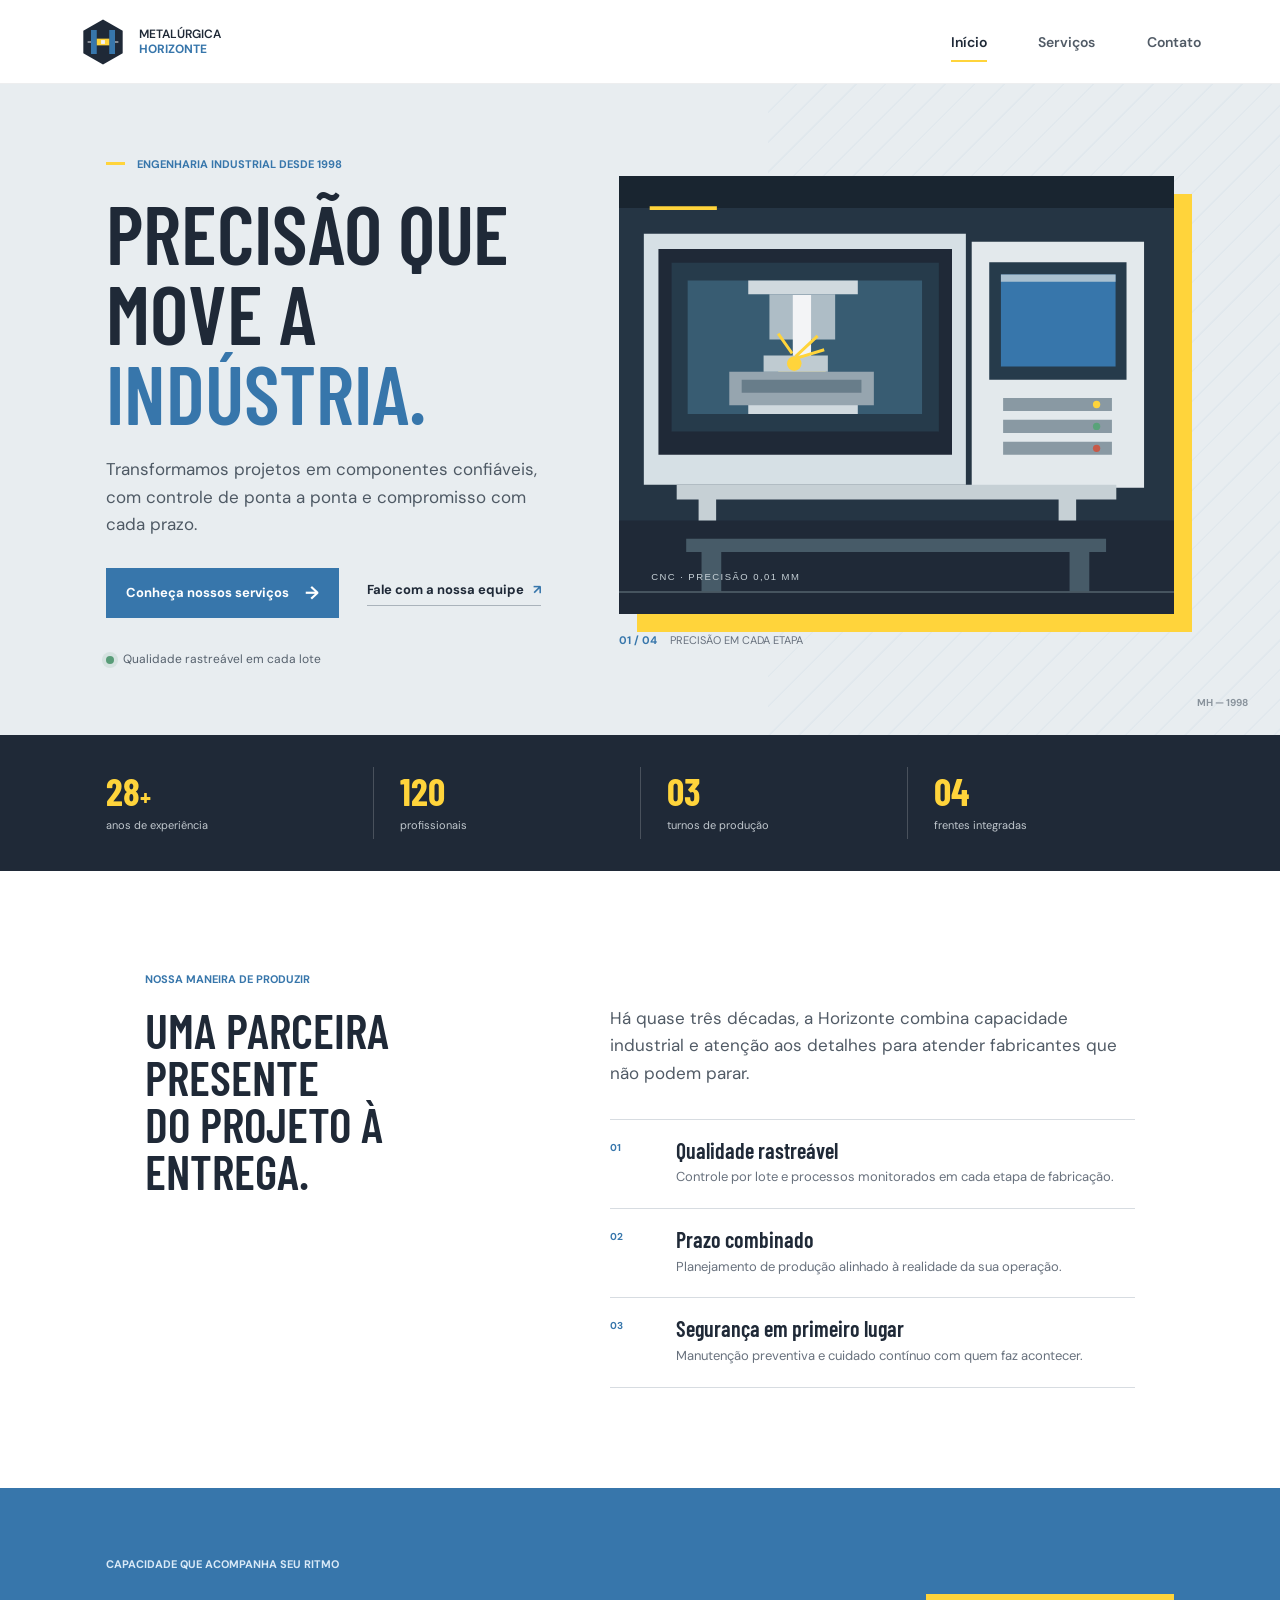
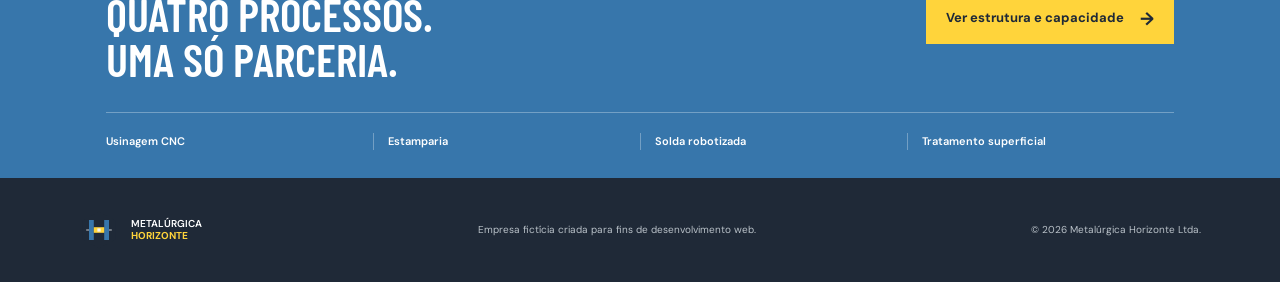
==== index.html @ b48bc342 "initial commit" ====
<!doctype html>
<html lang="pt-BR">
<head>
  <meta charset="utf-8">
  <meta name="viewport" content="width=device-width, initial-scale=1">
  <meta name="description" content="Usinagem CNC, estamparia, solda robotizada e tratamento superficial com qualidade rastreável desde 1998.">
  <title>Metalúrgica Horizonte | Precisão que move a indústria</title>
  <link rel="stylesheet" href="css/styles.css">
</head>
<body>
  <header class="site-header">
    <a class="brand" href="index.html" aria-label="Metalúrgica Horizonte, página inicial">
      <img src="img/logo.svg" alt="Logo da Metalúrgica Horizonte" width="48" height="48">
      <span>METALÚRGICA <strong>HORIZONTE</strong></span>
    </a>
    <nav class="site-nav" aria-label="Navegação principal">
      <a href="index.html" aria-current="page">Início</a>
      <a href="servicos.html">Serviços</a>
      <a href="contato.html">Contato</a>
    </nav>
  </header>

  <main>
    <section class="hero">
      <div class="hero-copy">
        <p class="eyebrow"><span class="eyebrow-mark"></span> Engenharia industrial desde 1998</p>
        <h1>Precisão que move a <em>indústria.</em></h1>
        <p class="hero-intro">Transformamos projetos em componentes confiáveis, com controle de ponta a ponta e compromisso com cada prazo.</p>
        <div class="hero-actions">
          <a class="button button-primary" href="servicos.html">Conheça nossos serviços <span aria-hidden="true">→</span></a>
          <a class="text-link" href="contato.html">Fale com a nossa equipe <span aria-hidden="true">↗</span></a>
        </div>
        <p class="hero-note"><span class="status-dot"></span> Qualidade rastreável em cada lote</p>
      </div>
      <figure class="hero-visual">
        <img src="img/usinagem.svg" alt="Centro de usinagem CNC trabalhando uma peça metálica" width="760" height="600">
        <figcaption><span>01 / 04</span> Precisão em cada etapa</figcaption>
      </figure>
      <div class="hero-index" aria-hidden="true">MH — 1998</div>
    </section>

    <section class="metrics" aria-label="Números da empresa">
      <div class="metric"><strong>28<span>+</span></strong><span>anos de experiência</span></div>
      <div class="metric"><strong>120</strong><span>profissionais</span></div>
      <div class="metric"><strong>03</strong><span>turnos de produção</span></div>
      <div class="metric"><strong>04</strong><span>frentes integradas</span></div>
    </section>

    <section class="section section-about">
      <div class="section-heading">
        <p class="eyebrow">Nossa maneira de produzir</p>
        <h2>Uma parceira presente<br>do projeto à entrega.</h2>
      </div>
      <div class="about-content">
        <p class="section-lead">Há quase três décadas, a Horizonte combina capacidade industrial e atenção aos detalhes para atender fabricantes que não podem parar.</p>
        <div class="principles">
          <article class="principle">
            <span class="principle-number">01</span>
            <div><h3>Qualidade rastreável</h3><p>Controle por lote e processos monitorados em cada etapa de fabricação.</p></div>
          </article>
          <article class="principle">
            <span class="principle-number">02</span>
            <div><h3>Prazo combinado</h3><p>Planejamento de produção alinhado à realidade da sua operação.</p></div>
          </article>
          <article class="principle">
            <span class="principle-number">03</span>
            <div><h3>Segurança em primeiro lugar</h3><p>Manutenção preventiva e cuidado contínuo com quem faz acontecer.</p></div>
          </article>
        </div>
      </div>
    </section>

    <section class="service-strip">
      <div><p class="eyebrow">Capacidade que acompanha seu ritmo</p><h2>Quatro processos.<br>Uma só parceria.</h2></div>
      <a class="button button-light" href="servicos.html">Ver estrutura e capacidade <span aria-hidden="true">→</span></a>
      <div class="strip-services" aria-label="Serviços industriais">
        <span>Usinagem CNC</span><span>Estamparia</span><span>Solda robotizada</span><span>Tratamento superficial</span>
      </div>
    </section>
  </main>

  <footer class="site-footer">
    <a class="brand brand-footer" href="index.html">
      <img src="img/logo.svg" alt="" width="40" height="40">
      <span>METALÚRGICA <strong>HORIZONTE</strong></span>
    </a>
    <p>Empresa fictícia criada para fins de desenvolvimento web.</p>
    <span class="footer-copy">© 2026 Metalúrgica Horizonte Ltda.</span>
  </footer>
</body>
</html>
---- css/styles.css ----
@import url('https://fonts.googleapis.com/css2?family=Barlow+Condensed:wght@500;600;700&family=DM+Sans:wght@400;500;600;700&display=swap');

:root {
  color-scheme: light;
  --blue: #3776ab;
  --yellow: #ffd43b;
  --ink: #1f2937;
  --paper: #f3f4f6;
  --white: #fff;
  --muted: #68717d;
  --line: #d7dce1;
  --display: 'Barlow Condensed', 'Arial Narrow', sans-serif;
  --body: 'DM Sans', sans-serif;
}

* { box-sizing: border-box; }

html { scroll-behavior: smooth; }

body {
  margin: 0;
  color: var(--ink);
  background: var(--paper);
  font-family: var(--body);
  font-size: 16px;
  line-height: 1.6;
}

a { color: inherit; }

.site-header {
  min-height: 84px;
  padding: 0 clamp(22px, 6.2vw, 104px);
  display: flex;
  justify-content: space-between;
  align-items: center;
  gap: 28px;
  background: var(--white);
  border-bottom: 1px solid rgba(31, 41, 55, .08);
}

.brand {
  display: inline-flex;
  align-items: center;
  gap: 12px;
  color: var(--ink);
  text-decoration: none;
  font-size: 12px;
  font-weight: 600;
  line-height: 1.25;
  letter-spacing: 0;
}

.brand img { flex: 0 0 auto; }
.brand strong { display: block; color: var(--blue); font-weight: 700; }

.site-nav { display: flex; align-items: center; gap: clamp(22px, 4vw, 56px); }

.site-nav a {
  position: relative;
  padding: 30px 0 28px;
  color: #515b66;
  font-size: 14px;
  font-weight: 600;
  text-decoration: none;
}

.site-nav a::after {
  position: absolute;
  right: 0;
  bottom: 20px;
  left: 0;
  height: 2px;
  background: var(--yellow);
  content: '';
  transform: scaleX(0);
  transform-origin: left;
  transition: transform .2s ease;
}

.site-nav a:hover::after, .site-nav a[aria-current="page"]::after { transform: scaleX(1); }
.site-nav a[aria-current="page"] { color: var(--ink); }

.hero {
  position: relative;
  min-height: 610px;
  padding: 72px clamp(22px, 8.3vw, 136px) 66px;
  display: grid;
  grid-template-columns: minmax(320px, .88fr) minmax(400px, 1.12fr);
  align-items: center;
  gap: clamp(32px, 6vw, 90px);
  overflow: hidden;
  background: #e8edf0;
}

.hero::before {
  position: absolute;
  top: 0;
  right: 0;
  width: 40%;
  height: 100%;
  background: repeating-linear-gradient(135deg, transparent 0 19px, rgba(55, 118, 171, .045) 20px 21px);
  content: '';
  pointer-events: none;
}

.hero-copy, .hero-visual { position: relative; z-index: 1; }
.eyebrow { margin: 0 0 18px; color: var(--blue); font-size: 11px; font-weight: 700; text-transform: uppercase; letter-spacing: 0; }
.eyebrow-mark { display: inline-block; width: 19px; height: 3px; margin: 0 9px 3px 0; background: var(--yellow); }

h1, h2, h3, p, figure { margin-top: 0; }

h1, h2, h3 { font-family: var(--display); font-weight: 600; line-height: .98; letter-spacing: 0; }

.hero h1, .page-intro h1 { max-width: 600px; margin-bottom: 24px; font-size: clamp(58px, 6.4vw, 86px); text-transform: uppercase; }
h1 em { color: var(--blue); font-style: normal; }
.hero-intro { max-width: 440px; margin-bottom: 30px; color: #4e5964; font-size: 17px; }
.hero-actions { display: flex; align-items: center; flex-wrap: wrap; gap: 20px 28px; }
.button { min-height: 50px; padding: 0 20px; display: inline-flex; align-items: center; justify-content: center; gap: 16px; font-size: 13px; font-weight: 700; text-decoration: none; transition: background .2s, color .2s, transform .2s; }
.button:hover { transform: translateY(-2px); }
.button-primary { color: var(--white); background: var(--blue); }
.button-primary:hover { background: var(--ink); }
.button-primary span, .button-light span { font-size: 18px; line-height: 1; }
.text-link { color: var(--ink); font-size: 13px; font-weight: 700; text-decoration: none; border-bottom: 1px solid #aab3bb; padding-bottom: 4px; }
.text-link span { margin-left: 6px; color: var(--blue); }
.hero-note { margin: 32px 0 0; display: flex; align-items: center; gap: 9px; color: #56616d; font-size: 12px; }
.status-dot { width: 8px; height: 8px; border-radius: 50%; background: #589c78; box-shadow: 0 0 0 4px rgba(88, 156, 120, .13); }

.hero-visual { width: 100%; margin: 0; }
.hero-visual img { display: block; width: 100%; height: auto; box-shadow: 18px 18px 0 var(--yellow); }
.hero-visual figcaption { padding-top: 18px; display: flex; gap: 13px; color: #68717d; font-size: 11px; text-transform: uppercase; }
.hero-visual figcaption span { color: var(--blue); font-weight: 700; }
.hero-index { position: absolute; right: 32px; bottom: 24px; color: #89939c; font-size: 10px; font-weight: 700; letter-spacing: 0; }

.metrics { padding: 32px clamp(22px, 8.3vw, 136px); display: grid; grid-template-columns: repeat(4, 1fr); background: var(--ink); color: var(--white); }
.metric { min-height: 72px; padding: 0 26px; display: flex; flex-direction: column; justify-content: center; border-left: 1px solid rgba(255,255,255,.19); }
.metric:first-child { padding-left: 0; border-left: 0; }
.metric strong { color: var(--yellow); font-family: var(--display); font-size: 38px; line-height: 1; }
.metric strong span { font-size: 25px; }
.metric > span { margin-top: 7px; color: #c1c8ce; font-size: 11px; }

.section { padding: 100px clamp(22px, 11.3vw, 184px); }
.section-about { display: grid; grid-template-columns: .8fr 1.2fr; gap: clamp(35px, 9vw, 140px); background: var(--white); }
.section-heading h2, .capacity-heading h2, .faq-heading h2 { margin-bottom: 0; font-size: 48px; text-transform: uppercase; }
.about-content { padding-top: 34px; }
.section-lead { max-width: 590px; margin-bottom: 32px; color: #515b66; font-size: 17px; }
.principles { border-top: 1px solid var(--line); }
.principle { padding: 20px 0; display: grid; grid-template-columns: 52px 1fr; gap: 14px; border-bottom: 1px solid var(--line); }
.principle-number, .service-number { color: var(--blue); font-size: 10px; font-weight: 700; }
.principle h3 { margin-bottom: 6px; font-size: 22px; }
.principle p { margin: 0; color: var(--muted); font-size: 13px; }

.service-strip { position: relative; padding: 68px clamp(22px, 8.3vw, 136px) 28px; display: grid; grid-template-columns: 1fr auto; align-items: center; gap: 30px; color: var(--white); background: var(--blue); }
.service-strip .eyebrow { color: #d8e9f7; }
.service-strip h2 { margin: 0; font-size: 46px; text-transform: uppercase; }
.button-light { color: var(--ink); background: var(--yellow); }
.button-light:hover { color: var(--white); background: var(--ink); }
.strip-services { grid-column: 1 / -1; padding-top: 20px; display: grid; grid-template-columns: repeat(4, 1fr); border-top: 1px solid rgba(255,255,255,.3); }
.strip-services span { padding: 0 14px; font-size: 11px; font-weight: 600; border-left: 1px solid rgba(255,255,255,.3); }
.strip-services span:first-child { padding-left: 0; border-left: 0; }

.page-intro { padding: 74px clamp(22px, 11.3vw, 184px) 58px; background: #e8edf0; }
.page-intro h1 { margin-bottom: 18px; }
.page-intro > p:last-child { max-width: 580px; margin-bottom: 0; color: #515b66; font-size: 16px; }
.services-grid { padding: 0 clamp(22px, 8.3vw, 136px) 92px; display: grid; grid-template-columns: repeat(2, minmax(0, 1fr)); gap: 28px; background: #e8edf0; }
.service-card { background: var(--white); }
.service-card > img { display: block; width: 100%; aspect-ratio: 1.52; object-fit: cover; background: #dfe6ea; }
.service-card-body { padding: 24px 28px 28px; }
.service-card h2 { margin: 12px 0 10px; font-size: 32px; text-transform: uppercase; }
.service-card p { max-width: 500px; min-height: 48px; margin-bottom: 16px; color: var(--muted); font-size: 13px; }
.service-detail { display: inline-block; padding-top: 12px; color: var(--blue); border-top: 1px solid var(--line); font-size: 11px; font-weight: 700; }

.capacity-section { padding: 84px clamp(22px, 11.3vw, 184px) 88px; background: var(--white); }
.capacity-heading { margin-bottom: 34px; }
.capacity-heading h2 { margin-bottom: 14px; }
.capacity-heading > p:last-child { margin-bottom: 0; color: var(--muted); }
.table-wrap { overflow-x: auto; }
table { width: 100%; border-collapse: collapse; text-align: left; }
thead { color: var(--white); background: var(--ink); }
th, td { padding: 16px 18px; border-bottom: 1px solid var(--line); font-size: 13px; }
thead th { font-size: 11px; font-weight: 600; text-transform: uppercase; }
tbody th { font-weight: 700; }
tbody td { color: #56616d; }
tbody tr:nth-child(even) { background: #f7f8f9; }
.table-note { margin: 14px 0 0; color: var(--muted); font-size: 11px; }

.contact-banner { padding: 52px clamp(22px, 11.3vw, 184px); display: flex; align-items: center; justify-content: space-between; gap: 32px; background: var(--yellow); }
.contact-banner .eyebrow { color: var(--ink); }
.contact-banner h2 { max-width: 600px; margin: 0; font-size: 38px; text-transform: uppercase; }

.contact-intro { padding-bottom: 46px; }
.contact-layout { padding: 28px clamp(22px, 11.3vw, 184px) 88px; display: grid; grid-template-columns: 1fr .8fr; gap: clamp(38px, 9vw, 140px); background: #e8edf0; }
.contact-details { display: grid; grid-template-columns: 1fr 1fr; align-content: start; }
.contact-item { min-height: 132px; padding: 20px 22px 20px 0; border-top: 1px solid #cbd2d8; }
.contact-item:nth-child(even) { padding-left: 24px; border-left: 1px solid #cbd2d8; }
.contact-label { display: block; margin-bottom: 12px; color: var(--blue); font-size: 10px; font-weight: 700; text-transform: uppercase; }
.contact-item address, .contact-item p, .contact-item > a { margin: 0; color: var(--ink); font-size: 14px; font-style: normal; line-height: 1.8; text-decoration: none; overflow-wrap: anywhere; }
.contact-item > a:hover { color: var(--blue); text-decoration: underline; }
.contact-aside { min-height: 300px; padding: 24px 28px; display: flex; flex-direction: column; align-items: flex-start; justify-content: space-between; color: var(--white); background-color: var(--ink); background-image: linear-gradient(rgba(255,255,255,.045) 1px, transparent 1px), linear-gradient(90deg, rgba(255,255,255,.045) 1px, transparent 1px); background-size: 28px 28px; }
.aside-index { color: #aeb8c0; font-size: 9px; font-weight: 700; }
.location-mark { position: relative; width: 76px; height: 76px; display: grid; place-items: center; color: var(--ink); background: var(--yellow); clip-path: polygon(50% 0, 100% 50%, 50% 100%, 0 50%); font-family: var(--display); font-size: 25px; font-weight: 700; }
.location-mark i { position: absolute; right: -9px; bottom: 8px; width: 20px; height: 3px; background: var(--blue); transform: rotate(-45deg); }
.contact-aside p { margin: 0; font-size: 13px; line-height: 1.8; }
.contact-aside .text-link { color: var(--white); border-color: #6e7780; }
.contact-aside .text-link span { color: var(--yellow); }

.faq-section { padding: 76px clamp(22px, 11.3vw, 184px) 94px; display: grid; grid-template-columns: .8fr 1.2fr; gap: clamp(35px, 9vw, 140px); background: var(--white); }
.faq-heading h2 { font-size: 42px; }
.faq-list details { border-top: 1px solid var(--line); }
.faq-list details:last-child { border-bottom: 1px solid var(--line); }
.faq-list summary { position: relative; padding: 18px 32px 18px 0; cursor: pointer; list-style: none; font-size: 14px; font-weight: 700; }
.faq-list summary::-webkit-details-marker { display: none; }
.faq-list summary::after { position: absolute; top: 14px; right: 2px; color: var(--blue); content: '+'; font-size: 21px; font-weight: 400; }
.faq-list details[open] summary::after { content: '−'; }
.faq-list details p { max-width: 620px; margin: 0; padding: 0 24px 19px 0; color: var(--muted); font-size: 13px; }
.faq-list details a { color: var(--blue); }

.site-footer { min-height: 104px; padding: 22px clamp(22px, 6.2vw, 104px); display: flex; align-items: center; justify-content: space-between; gap: 24px; background: var(--ink); color: var(--white); }
.brand-footer { color: var(--white); font-size: 10px; }
.brand-footer strong { color: var(--yellow); }
.site-footer > p, .footer-copy { margin: 0; color: #bac2c9; font-size: 10px; }

:focus-visible { outline: 3px solid var(--blue); outline-offset: 4px; }

@media (max-width: 850px) {
  .hero { grid-template-columns: 1fr 1fr; padding-right: 7vw; padding-left: 7vw; gap: 32px; }
  .hero h1, .page-intro h1 { font-size: 64px; }
  .section, .capacity-section, .faq-section { padding-right: 7vw; padding-left: 7vw; }
  .section-about, .faq-section { gap: 38px; }
  .services-grid { padding-right: 7vw; padding-left: 7vw; }
  .contact-layout { padding-right: 7vw; padding-left: 7vw; gap: 38px; }
  .contact-banner { padding-right: 7vw; padding-left: 7vw; }
  .site-footer { flex-wrap: wrap; }
}

@media (max-width: 620px) {
  .site-header { min-height: 74px; padding: 10px 20px; flex-wrap: wrap; gap: 4px 16px; }
  .brand { gap: 9px; font-size: 10px; }
  .brand img { width: 40px; height: 40px; }
  .site-nav { width: 100%; justify-content: space-between; gap: 16px; }
  .site-nav a { padding: 9px 0 12px; font-size: 12px; }
  .site-nav a::after { bottom: 6px; }
  .hero { min-height: 0; padding: 48px 22px 42px; grid-template-columns: 1fr; gap: 38px; }
  .hero h1, .page-intro h1 { font-size: 58px; }
  .hero-intro { font-size: 15px; }
  .hero-visual { width: calc(100% - 12px); }
  .hero-index { right: 18px; bottom: 12px; }
  .metrics { padding: 22px; grid-template-columns: 1fr 1fr; row-gap: 22px; }
  .metric { min-height: 62px; padding-left: 16px; }
  .metric:nth-child(odd) { padding-left: 0; border-left: 0; }
  .metric strong { font-size: 32px; }
  .section { padding: 65px 22px; }
  .section-about, .faq-section { grid-template-columns: 1fr; gap: 18px; }
  .section-heading h2, .capacity-heading h2 { font-size: 40px; }
  .about-content { padding-top: 0; }
  .section-lead { font-size: 15px; }
  .service-strip { padding: 48px 22px 25px; grid-template-columns: 1fr; gap: 24px; }
  .service-strip h2 { font-size: 40px; }
  .service-strip .button { justify-self: start; }
  .strip-services { grid-template-columns: 1fr 1fr; row-gap: 15px; }
  .strip-services span:nth-child(odd) { padding-left: 0; border-left: 0; }
  .page-intro { padding: 50px 22px 38px; }
  .services-grid { padding: 0 22px 62px; grid-template-columns: 1fr; gap: 20px; }
  .service-card-body { padding: 21px 22px 24px; }
  .service-card p { min-height: 0; }
  .capacity-section { padding: 60px 22px 66px; }
  .capacity-heading { margin-bottom: 24px; }
  th, td { padding: 13px 11px; font-size: 12px; }
  .contact-banner { padding: 38px 22px; align-items: flex-start; flex-direction: column; gap: 22px; }
  .contact-banner h2 { font-size: 33px; }
  .contact-intro { padding-bottom: 32px; }
  .contact-layout { padding: 12px 22px 62px; grid-template-columns: 1fr; gap: 24px; }
  .contact-item { min-height: 120px; padding-right: 12px; }
  .contact-item:nth-child(even) { padding-left: 14px; }
  .contact-aside { min-height: 260px; }
  .faq-section { padding: 58px 22px 68px; }
  .faq-heading h2 { font-size: 38px; }
  .site-footer { padding: 22px; align-items: flex-start; flex-direction: column; gap: 14px; }
}

@media (prefers-reduced-motion: reduce) {
  *, *::before, *::after { scroll-behavior: auto !important; transition-duration: .01ms !important; }
}
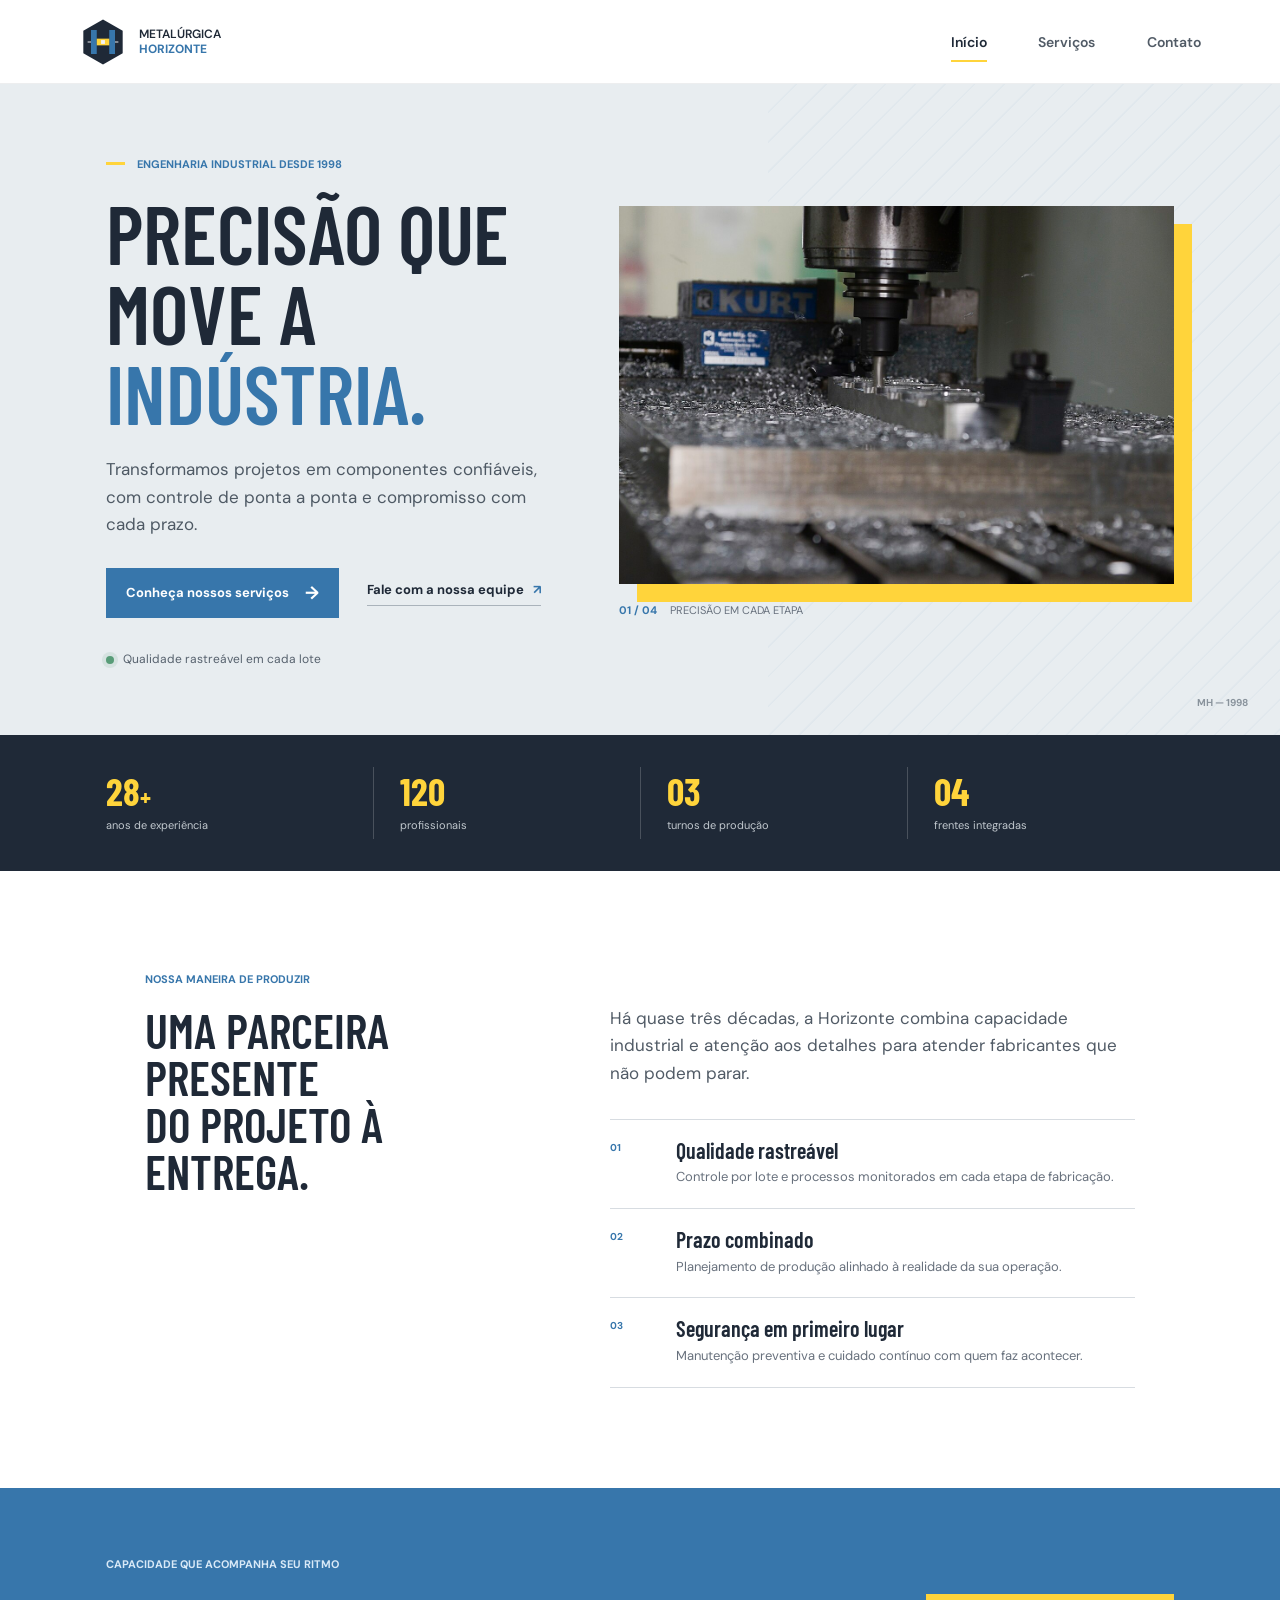
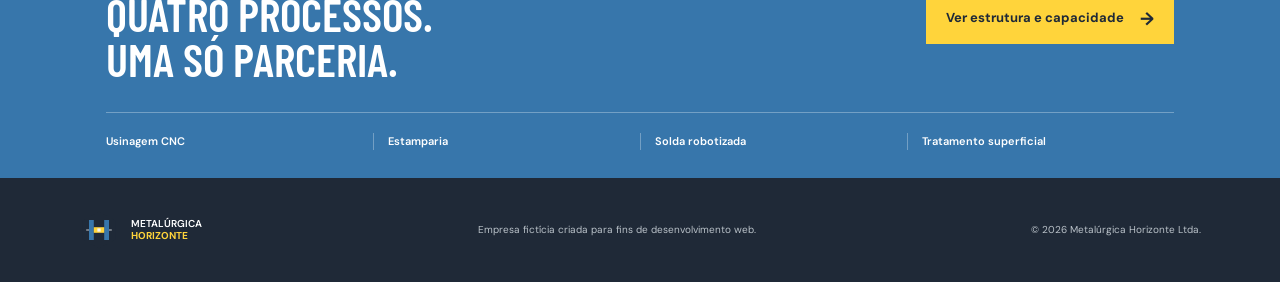
==== commit 4f939cb6: "atualização para metodologia BEM" ====
--- a/index.html
+++ b/index.html
@@ -10,82 +10,82 @@
 <body>
   <header class="site-header">
     <a class="brand" href="index.html" aria-label="Metalúrgica Horizonte, página inicial">
-      <img src="img/logo.svg" alt="Logo da Metalúrgica Horizonte" width="48" height="48">
-      <span>METALÚRGICA <strong>HORIZONTE</strong></span>
+      <img class="brand__logo" src="img/logo.svg" alt="Logo da Metalúrgica Horizonte" width="48" height="48">
+      <span class="brand__name">METALÚRGICA <strong class="brand__highlight">HORIZONTE</strong></span>
     </a>
     <nav class="site-nav" aria-label="Navegação principal">
-      <a href="index.html" aria-current="page">Início</a>
-      <a href="servicos.html">Serviços</a>
-      <a href="contato.html">Contato</a>
+      <a class="site-nav__link site-nav__link--current" href="index.html" aria-current="page">Início</a>
+      <a class="site-nav__link" href="servicos.html">Serviços</a>
+      <a class="site-nav__link" href="contato.html">Contato</a>
     </nav>
   </header>
 
   <main>
     <section class="hero">
-      <div class="hero-copy">
-        <p class="eyebrow"><span class="eyebrow-mark"></span> Engenharia industrial desde 1998</p>
-        <h1>Precisão que move a <em>indústria.</em></h1>
-        <p class="hero-intro">Transformamos projetos em componentes confiáveis, com controle de ponta a ponta e compromisso com cada prazo.</p>
-        <div class="hero-actions">
-          <a class="button button-primary" href="servicos.html">Conheça nossos serviços <span aria-hidden="true">→</span></a>
-          <a class="text-link" href="contato.html">Fale com a nossa equipe <span aria-hidden="true">↗</span></a>
+      <div class="hero__copy">
+        <p class="eyebrow"><span class="eyebrow__mark"></span> Engenharia industrial desde 1998</p>
+        <h1 class="hero__title">Precisão que move a <em class="hero__highlight">indústria.</em></h1>
+        <p class="hero__intro">Transformamos projetos em componentes confiáveis, com controle de ponta a ponta e compromisso com cada prazo.</p>
+        <div class="hero__actions">
+          <a class="button button--primary" href="servicos.html">Conheça nossos serviços <span class="button__icon" aria-hidden="true">→</span></a>
+          <a class="text-link" href="contato.html">Fale com a nossa equipe <span class="text-link__icon" aria-hidden="true">↗</span></a>
         </div>
-        <p class="hero-note"><span class="status-dot"></span> Qualidade rastreável em cada lote</p>
+        <p class="hero__note"><span class="hero__status-dot"></span> Qualidade rastreável em cada lote</p>
       </div>
-      <figure class="hero-visual">
-        <img src="img/usinagem.svg" alt="Centro de usinagem CNC trabalhando uma peça metálica" width="760" height="600">
-        <figcaption><span>01 / 04</span> Precisão em cada etapa</figcaption>
+      <figure class="hero__visual">
+        <img class="hero__image" src="img/usinagem.jpg" alt="Centro de usinagem CNC trabalhando uma peça metálica" width="760" height="600">
+        <figcaption class="hero__caption"><span class="hero__caption-index">01 / 04</span> Precisão em cada etapa</figcaption>
       </figure>
-      <div class="hero-index" aria-hidden="true">MH — 1998</div>
+      <div class="hero__index" aria-hidden="true">MH — 1998</div>
     </section>
 
     <section class="metrics" aria-label="Números da empresa">
-      <div class="metric"><strong>28<span>+</span></strong><span>anos de experiência</span></div>
-      <div class="metric"><strong>120</strong><span>profissionais</span></div>
-      <div class="metric"><strong>03</strong><span>turnos de produção</span></div>
-      <div class="metric"><strong>04</strong><span>frentes integradas</span></div>
+      <div class="metrics__item"><strong class="metrics__value">28<span class="metrics__unit">+</span></strong><span class="metrics__label">anos de experiência</span></div>
+      <div class="metrics__item"><strong class="metrics__value">120</strong><span class="metrics__label">profissionais</span></div>
+      <div class="metrics__item"><strong class="metrics__value">03</strong><span class="metrics__label">turnos de produção</span></div>
+      <div class="metrics__item"><strong class="metrics__value">04</strong><span class="metrics__label">frentes integradas</span></div>
     </section>
 
-    <section class="section section-about">
-      <div class="section-heading">
+    <section class="about">
+      <div class="about__heading">
         <p class="eyebrow">Nossa maneira de produzir</p>
-        <h2>Uma parceira presente<br>do projeto à entrega.</h2>
+        <h2 class="about__title">Uma parceira presente<br>do projeto à entrega.</h2>
       </div>
-      <div class="about-content">
-        <p class="section-lead">Há quase três décadas, a Horizonte combina capacidade industrial e atenção aos detalhes para atender fabricantes que não podem parar.</p>
-        <div class="principles">
-          <article class="principle">
-            <span class="principle-number">01</span>
-            <div><h3>Qualidade rastreável</h3><p>Controle por lote e processos monitorados em cada etapa de fabricação.</p></div>
+      <div class="about__content">
+        <p class="about__lead">Há quase três décadas, a Horizonte combina capacidade industrial e atenção aos detalhes para atender fabricantes que não podem parar.</p>
+        <div class="about__principles">
+          <article class="about__principle">
+            <span class="about__number">01</span>
+            <div><h3 class="about__principle-title">Qualidade rastreável</h3><p class="about__principle-description">Controle por lote e processos monitorados em cada etapa de fabricação.</p></div>
           </article>
-          <article class="principle">
-            <span class="principle-number">02</span>
-            <div><h3>Prazo combinado</h3><p>Planejamento de produção alinhado à realidade da sua operação.</p></div>
+          <article class="about__principle">
+            <span class="about__number">02</span>
+            <div><h3 class="about__principle-title">Prazo combinado</h3><p class="about__principle-description">Planejamento de produção alinhado à realidade da sua operação.</p></div>
           </article>
-          <article class="principle">
-            <span class="principle-number">03</span>
-            <div><h3>Segurança em primeiro lugar</h3><p>Manutenção preventiva e cuidado contínuo com quem faz acontecer.</p></div>
+          <article class="about__principle">
+            <span class="about__number">03</span>
+            <div><h3 class="about__principle-title">Segurança em primeiro lugar</h3><p class="about__principle-description">Manutenção preventiva e cuidado contínuo com quem faz acontecer.</p></div>
           </article>
         </div>
       </div>
     </section>
 
-    <section class="service-strip">
-      <div><p class="eyebrow">Capacidade que acompanha seu ritmo</p><h2>Quatro processos.<br>Uma só parceria.</h2></div>
-      <a class="button button-light" href="servicos.html">Ver estrutura e capacidade <span aria-hidden="true">→</span></a>
-      <div class="strip-services" aria-label="Serviços industriais">
-        <span>Usinagem CNC</span><span>Estamparia</span><span>Solda robotizada</span><span>Tratamento superficial</span>
+    <section class="service-promo">
+      <div><p class="eyebrow eyebrow--light">Capacidade que acompanha seu ritmo</p><h2 class="service-promo__title">Quatro processos.<br>Uma só parceria.</h2></div>
+          <a class="button button--light service-promo__button" href="servicos.html">Ver estrutura e capacidade <span class="button__icon" aria-hidden="true">→</span></a>
+      <div class="service-promo__list" aria-label="Serviços industriais">
+        <span class="service-promo__item">Usinagem CNC</span><span class="service-promo__item">Estamparia</span><span class="service-promo__item">Solda robotizada</span><span class="service-promo__item">Tratamento superficial</span>
       </div>
     </section>
   </main>
 
   <footer class="site-footer">
-    <a class="brand brand-footer" href="index.html">
-      <img src="img/logo.svg" alt="" width="40" height="40">
-      <span>METALÚRGICA <strong>HORIZONTE</strong></span>
+    <a class="brand brand--footer" href="index.html">
+      <img class="brand__logo" src="img/logo.svg" alt="" width="40" height="40">
+      <span class="brand__name">METALÚRGICA <strong class="brand__highlight brand__highlight--footer">HORIZONTE</strong></span>
     </a>
-    <p>Empresa fictícia criada para fins de desenvolvimento web.</p>
-    <span class="footer-copy">© 2026 Metalúrgica Horizonte Ltda.</span>
+    <p class="site-footer__disclaimer">Empresa fictícia criada para fins de desenvolvimento web.</p>
+    <span class="site-footer__copyright">© 2026 Metalúrgica Horizonte Ltda.</span>
   </footer>
 </body>
 </html>
--- a/css/styles.css
+++ b/css/styles.css
@@ -51,12 +51,13 @@
   letter-spacing: 0;
 }
 
-.brand img { flex: 0 0 auto; }
-.brand strong { display: block; color: var(--blue); font-weight: 700; }
+.brand__logo { flex: 0 0 auto; }
+.brand__name { display: block; }
+.brand__highlight { display: block; color: var(--blue); font-weight: 700; }
 
 .site-nav { display: flex; align-items: center; gap: clamp(22px, 4vw, 56px); }
 
-.site-nav a {
+.site-nav__link {
   position: relative;
   padding: 30px 0 28px;
   color: #515b66;
@@ -65,7 +66,7 @@
   text-decoration: none;
 }
 
-.site-nav a::after {
+.site-nav__link::after {
   position: absolute;
   right: 0;
   bottom: 20px;
@@ -78,8 +79,8 @@
   transition: transform .2s ease;
 }
 
-.site-nav a:hover::after, .site-nav a[aria-current="page"]::after { transform: scaleX(1); }
-.site-nav a[aria-current="page"] { color: var(--ink); }
+.site-nav__link:hover::after, .site-nav__link--current::after { transform: scaleX(1); }
+.site-nav__link--current { color: var(--ink); }
 
 .hero {
   position: relative;
@@ -104,177 +105,175 @@
   pointer-events: none;
 }
 
-.hero-copy, .hero-visual { position: relative; z-index: 1; }
+.hero__copy, .hero__visual { position: relative; z-index: 1; }
 .eyebrow { margin: 0 0 18px; color: var(--blue); font-size: 11px; font-weight: 700; text-transform: uppercase; letter-spacing: 0; }
-.eyebrow-mark { display: inline-block; width: 19px; height: 3px; margin: 0 9px 3px 0; background: var(--yellow); }
+.eyebrow__mark { display: inline-block; width: 19px; height: 3px; margin: 0 9px 3px 0; background: var(--yellow); }
 
 h1, h2, h3, p, figure { margin-top: 0; }
 
 h1, h2, h3 { font-family: var(--display); font-weight: 600; line-height: .98; letter-spacing: 0; }
 
-.hero h1, .page-intro h1 { max-width: 600px; margin-bottom: 24px; font-size: clamp(58px, 6.4vw, 86px); text-transform: uppercase; }
-h1 em { color: var(--blue); font-style: normal; }
-.hero-intro { max-width: 440px; margin-bottom: 30px; color: #4e5964; font-size: 17px; }
-.hero-actions { display: flex; align-items: center; flex-wrap: wrap; gap: 20px 28px; }
+.hero__title, .page-intro__title { max-width: 600px; margin-bottom: 24px; font-size: clamp(58px, 6.4vw, 86px); text-transform: uppercase; }
+.hero__highlight, .page-intro__highlight { color: var(--blue); font-style: normal; }
+.hero__intro { max-width: 440px; margin-bottom: 30px; color: #4e5964; font-size: 17px; }
+.hero__actions { display: flex; align-items: center; flex-wrap: wrap; gap: 20px 28px; }
 .button { min-height: 50px; padding: 0 20px; display: inline-flex; align-items: center; justify-content: center; gap: 16px; font-size: 13px; font-weight: 700; text-decoration: none; transition: background .2s, color .2s, transform .2s; }
 .button:hover { transform: translateY(-2px); }
-.button-primary { color: var(--white); background: var(--blue); }
-.button-primary:hover { background: var(--ink); }
-.button-primary span, .button-light span { font-size: 18px; line-height: 1; }
+.button--primary { color: var(--white); background: var(--blue); }
+.button--primary:hover { background: var(--ink); }
+.button__icon { font-size: 18px; line-height: 1; }
 .text-link { color: var(--ink); font-size: 13px; font-weight: 700; text-decoration: none; border-bottom: 1px solid #aab3bb; padding-bottom: 4px; }
-.text-link span { margin-left: 6px; color: var(--blue); }
-.hero-note { margin: 32px 0 0; display: flex; align-items: center; gap: 9px; color: #56616d; font-size: 12px; }
-.status-dot { width: 8px; height: 8px; border-radius: 50%; background: #589c78; box-shadow: 0 0 0 4px rgba(88, 156, 120, .13); }
-
-.hero-visual { width: 100%; margin: 0; }
-.hero-visual img { display: block; width: 100%; height: auto; box-shadow: 18px 18px 0 var(--yellow); }
-.hero-visual figcaption { padding-top: 18px; display: flex; gap: 13px; color: #68717d; font-size: 11px; text-transform: uppercase; }
-.hero-visual figcaption span { color: var(--blue); font-weight: 700; }
-.hero-index { position: absolute; right: 32px; bottom: 24px; color: #89939c; font-size: 10px; font-weight: 700; letter-spacing: 0; }
+.text-link__icon { margin-left: 6px; color: var(--blue); }
+.text-link--light { color: var(--white); border-color: #6e7780; }
+.text-link__icon--light { color: var(--yellow); }
+.hero__note { margin: 32px 0 0; display: flex; align-items: center; gap: 9px; color: #56616d; font-size: 12px; }
+.hero__status-dot { width: 8px; height: 8px; border-radius: 50%; background: #589c78; box-shadow: 0 0 0 4px rgba(88, 156, 120, .13); }
+
+.hero__visual { width: 100%; margin: 0; }
+.hero__image { display: block; width: 100%; height: auto; box-shadow: 18px 18px 0 var(--yellow); }
+.hero__caption { padding-top: 18px; display: flex; gap: 13px; color: #68717d; font-size: 11px; text-transform: uppercase; }
+.hero__caption-index { color: var(--blue); font-weight: 700; }
+.hero__index { position: absolute; right: 32px; bottom: 24px; color: #89939c; font-size: 10px; font-weight: 700; letter-spacing: 0; }
 
 .metrics { padding: 32px clamp(22px, 8.3vw, 136px); display: grid; grid-template-columns: repeat(4, 1fr); background: var(--ink); color: var(--white); }
-.metric { min-height: 72px; padding: 0 26px; display: flex; flex-direction: column; justify-content: center; border-left: 1px solid rgba(255,255,255,.19); }
-.metric:first-child { padding-left: 0; border-left: 0; }
-.metric strong { color: var(--yellow); font-family: var(--display); font-size: 38px; line-height: 1; }
-.metric strong span { font-size: 25px; }
-.metric > span { margin-top: 7px; color: #c1c8ce; font-size: 11px; }
-
-.section { padding: 100px clamp(22px, 11.3vw, 184px); }
-.section-about { display: grid; grid-template-columns: .8fr 1.2fr; gap: clamp(35px, 9vw, 140px); background: var(--white); }
-.section-heading h2, .capacity-heading h2, .faq-heading h2 { margin-bottom: 0; font-size: 48px; text-transform: uppercase; }
-.about-content { padding-top: 34px; }
-.section-lead { max-width: 590px; margin-bottom: 32px; color: #515b66; font-size: 17px; }
-.principles { border-top: 1px solid var(--line); }
-.principle { padding: 20px 0; display: grid; grid-template-columns: 52px 1fr; gap: 14px; border-bottom: 1px solid var(--line); }
-.principle-number, .service-number { color: var(--blue); font-size: 10px; font-weight: 700; }
-.principle h3 { margin-bottom: 6px; font-size: 22px; }
-.principle p { margin: 0; color: var(--muted); font-size: 13px; }
-
-.service-strip { position: relative; padding: 68px clamp(22px, 8.3vw, 136px) 28px; display: grid; grid-template-columns: 1fr auto; align-items: center; gap: 30px; color: var(--white); background: var(--blue); }
-.service-strip .eyebrow { color: #d8e9f7; }
-.service-strip h2 { margin: 0; font-size: 46px; text-transform: uppercase; }
-.button-light { color: var(--ink); background: var(--yellow); }
-.button-light:hover { color: var(--white); background: var(--ink); }
-.strip-services { grid-column: 1 / -1; padding-top: 20px; display: grid; grid-template-columns: repeat(4, 1fr); border-top: 1px solid rgba(255,255,255,.3); }
-.strip-services span { padding: 0 14px; font-size: 11px; font-weight: 600; border-left: 1px solid rgba(255,255,255,.3); }
-.strip-services span:first-child { padding-left: 0; border-left: 0; }
+.metrics__item { min-height: 72px; padding: 0 26px; display: flex; flex-direction: column; justify-content: center; border-left: 1px solid rgba(255,255,255,.19); }
+.metrics__item:first-child { padding-left: 0; border-left: 0; }
+.metrics__value { color: var(--yellow); font-family: var(--display); font-size: 38px; line-height: 1; }
+.metrics__unit { font-size: 25px; }
+.metrics__label { margin-top: 7px; color: #c1c8ce; font-size: 11px; }
+
+.about { padding: 100px clamp(22px, 11.3vw, 184px); display: grid; grid-template-columns: .8fr 1.2fr; gap: clamp(35px, 9vw, 140px); background: var(--white); }
+.about__title, .capacity__title, .faq__title { margin-bottom: 0; font-size: 48px; text-transform: uppercase; }
+.about__content { padding-top: 34px; }
+.about__lead { max-width: 590px; margin-bottom: 32px; color: #515b66; font-size: 17px; }
+.about__principles { border-top: 1px solid var(--line); }
+.about__principle { padding: 20px 0; display: grid; grid-template-columns: 52px 1fr; gap: 14px; border-bottom: 1px solid var(--line); }
+.about__number, .service-card__code { color: var(--blue); font-size: 10px; font-weight: 700; }
+.about__principle-title { margin-bottom: 6px; font-size: 22px; }
+.about__principle-description { margin: 0; color: var(--muted); font-size: 13px; }
+
+.service-promo { position: relative; padding: 68px clamp(22px, 8.3vw, 136px) 28px; display: grid; grid-template-columns: 1fr auto; align-items: center; gap: 30px; color: var(--white); background: var(--blue); }
+.eyebrow--light { color: #d8e9f7; }
+.eyebrow--dark { color: var(--ink); }
+.service-promo__title { margin: 0; font-size: 46px; text-transform: uppercase; }
+.button--light { color: var(--ink); background: var(--yellow); }
+.button--light:hover { color: var(--white); background: var(--ink); }
+.service-promo__list { grid-column: 1 / -1; padding-top: 20px; display: grid; grid-template-columns: repeat(4, 1fr); border-top: 1px solid rgba(255,255,255,.3); }
+.service-promo__item { padding: 0 14px; font-size: 11px; font-weight: 600; border-left: 1px solid rgba(255,255,255,.3); }
+.service-promo__item:first-child { padding-left: 0; border-left: 0; }
 
 .page-intro { padding: 74px clamp(22px, 11.3vw, 184px) 58px; background: #e8edf0; }
-.page-intro h1 { margin-bottom: 18px; }
-.page-intro > p:last-child { max-width: 580px; margin-bottom: 0; color: #515b66; font-size: 16px; }
+.page-intro__title { margin-bottom: 18px; }
+.page-intro__description { max-width: 580px; margin-bottom: 0; color: #515b66; font-size: 16px; }
 .services-grid { padding: 0 clamp(22px, 8.3vw, 136px) 92px; display: grid; grid-template-columns: repeat(2, minmax(0, 1fr)); gap: 28px; background: #e8edf0; }
 .service-card { background: var(--white); }
-.service-card > img { display: block; width: 100%; aspect-ratio: 1.52; object-fit: cover; background: #dfe6ea; }
-.service-card-body { padding: 24px 28px 28px; }
-.service-card h2 { margin: 12px 0 10px; font-size: 32px; text-transform: uppercase; }
-.service-card p { max-width: 500px; min-height: 48px; margin-bottom: 16px; color: var(--muted); font-size: 13px; }
-.service-detail { display: inline-block; padding-top: 12px; color: var(--blue); border-top: 1px solid var(--line); font-size: 11px; font-weight: 700; }
-
-.capacity-section { padding: 84px clamp(22px, 11.3vw, 184px) 88px; background: var(--white); }
-.capacity-heading { margin-bottom: 34px; }
-.capacity-heading h2 { margin-bottom: 14px; }
-.capacity-heading > p:last-child { margin-bottom: 0; color: var(--muted); }
-.table-wrap { overflow-x: auto; }
-table { width: 100%; border-collapse: collapse; text-align: left; }
-thead { color: var(--white); background: var(--ink); }
-th, td { padding: 16px 18px; border-bottom: 1px solid var(--line); font-size: 13px; }
-thead th { font-size: 11px; font-weight: 600; text-transform: uppercase; }
-tbody th { font-weight: 700; }
-tbody td { color: #56616d; }
-tbody tr:nth-child(even) { background: #f7f8f9; }
-.table-note { margin: 14px 0 0; color: var(--muted); font-size: 11px; }
-
-.contact-banner { padding: 52px clamp(22px, 11.3vw, 184px); display: flex; align-items: center; justify-content: space-between; gap: 32px; background: var(--yellow); }
-.contact-banner .eyebrow { color: var(--ink); }
-.contact-banner h2 { max-width: 600px; margin: 0; font-size: 38px; text-transform: uppercase; }
-
-.contact-intro { padding-bottom: 46px; }
-.contact-layout { padding: 28px clamp(22px, 11.3vw, 184px) 88px; display: grid; grid-template-columns: 1fr .8fr; gap: clamp(38px, 9vw, 140px); background: #e8edf0; }
-.contact-details { display: grid; grid-template-columns: 1fr 1fr; align-content: start; }
-.contact-item { min-height: 132px; padding: 20px 22px 20px 0; border-top: 1px solid #cbd2d8; }
-.contact-item:nth-child(even) { padding-left: 24px; border-left: 1px solid #cbd2d8; }
-.contact-label { display: block; margin-bottom: 12px; color: var(--blue); font-size: 10px; font-weight: 700; text-transform: uppercase; }
-.contact-item address, .contact-item p, .contact-item > a { margin: 0; color: var(--ink); font-size: 14px; font-style: normal; line-height: 1.8; text-decoration: none; overflow-wrap: anywhere; }
-.contact-item > a:hover { color: var(--blue); text-decoration: underline; }
-.contact-aside { min-height: 300px; padding: 24px 28px; display: flex; flex-direction: column; align-items: flex-start; justify-content: space-between; color: var(--white); background-color: var(--ink); background-image: linear-gradient(rgba(255,255,255,.045) 1px, transparent 1px), linear-gradient(90deg, rgba(255,255,255,.045) 1px, transparent 1px); background-size: 28px 28px; }
-.aside-index { color: #aeb8c0; font-size: 9px; font-weight: 700; }
-.location-mark { position: relative; width: 76px; height: 76px; display: grid; place-items: center; color: var(--ink); background: var(--yellow); clip-path: polygon(50% 0, 100% 50%, 50% 100%, 0 50%); font-family: var(--display); font-size: 25px; font-weight: 700; }
-.location-mark i { position: absolute; right: -9px; bottom: 8px; width: 20px; height: 3px; background: var(--blue); transform: rotate(-45deg); }
-.contact-aside p { margin: 0; font-size: 13px; line-height: 1.8; }
-.contact-aside .text-link { color: var(--white); border-color: #6e7780; }
-.contact-aside .text-link span { color: var(--yellow); }
-
-.faq-section { padding: 76px clamp(22px, 11.3vw, 184px) 94px; display: grid; grid-template-columns: .8fr 1.2fr; gap: clamp(35px, 9vw, 140px); background: var(--white); }
-.faq-heading h2 { font-size: 42px; }
-.faq-list details { border-top: 1px solid var(--line); }
-.faq-list details:last-child { border-bottom: 1px solid var(--line); }
-.faq-list summary { position: relative; padding: 18px 32px 18px 0; cursor: pointer; list-style: none; font-size: 14px; font-weight: 700; }
-.faq-list summary::-webkit-details-marker { display: none; }
-.faq-list summary::after { position: absolute; top: 14px; right: 2px; color: var(--blue); content: '+'; font-size: 21px; font-weight: 400; }
-.faq-list details[open] summary::after { content: '−'; }
-.faq-list details p { max-width: 620px; margin: 0; padding: 0 24px 19px 0; color: var(--muted); font-size: 13px; }
-.faq-list details a { color: var(--blue); }
+.service-card__image { display: block; width: 100%; aspect-ratio: 1.52; object-fit: cover; background: #dfe6ea; }
+.service-card__body { padding: 24px 28px 28px; }
+.service-card__title { margin: 12px 0 10px; font-size: 32px; text-transform: uppercase; }
+.service-card__description { max-width: 500px; min-height: 48px; margin-bottom: 16px; color: var(--muted); font-size: 13px; }
+.service-card__capacity { display: inline-block; padding-top: 12px; color: var(--blue); border-top: 1px solid var(--line); font-size: 11px; font-weight: 700; }
+
+.capacity { padding: 84px clamp(22px, 11.3vw, 184px) 88px; background: var(--white); }
+.capacity__heading { margin-bottom: 34px; }
+.capacity__title { margin-bottom: 14px; }
+.capacity__description { margin-bottom: 0; color: var(--muted); }
+.capacity__table-wrap { overflow-x: auto; }
+.capacity__table { width: 100%; border-collapse: collapse; text-align: left; }
+.capacity__table-head { color: var(--white); background: var(--ink); }
+.capacity__column-heading, .capacity__row-heading, .capacity__cell { padding: 16px 18px; border-bottom: 1px solid var(--line); font-size: 13px; }
+.capacity__column-heading { font-size: 11px; font-weight: 600; text-transform: uppercase; }
+.capacity__row-heading { font-weight: 700; }
+.capacity__cell { color: #56616d; }
+.capacity__row:nth-child(even) { background: #f7f8f9; }
+.capacity__note { margin: 14px 0 0; color: var(--muted); font-size: 11px; }
+
+.contact-promo { padding: 52px clamp(22px, 11.3vw, 184px); display: flex; align-items: center; justify-content: space-between; gap: 32px; background: var(--yellow); }
+.contact-promo__title { max-width: 600px; margin: 0; font-size: 38px; text-transform: uppercase; }
+
+.page-intro--contact { padding-bottom: 46px; }
+.contact { padding: 28px clamp(22px, 11.3vw, 184px) 88px; display: grid; grid-template-columns: 1fr .8fr; gap: clamp(38px, 9vw, 140px); background: #e8edf0; }
+.contact__details { display: grid; grid-template-columns: 1fr 1fr; align-content: start; }
+.contact__item { min-height: 132px; padding: 20px 22px 20px 0; border-top: 1px solid #cbd2d8; }
+.contact__item:nth-child(even) { padding-left: 24px; border-left: 1px solid #cbd2d8; }
+.contact__label { display: block; margin-bottom: 12px; color: var(--blue); font-size: 10px; font-weight: 700; text-transform: uppercase; }
+.contact__value { display: block; margin: 0; color: var(--ink); font-size: 14px; font-style: normal; line-height: 1.8; text-decoration: none; overflow-wrap: anywhere; }
+a.contact__value:hover { color: var(--blue); text-decoration: underline; }
+.location-card { min-height: 300px; padding: 24px 28px; display: flex; flex-direction: column; align-items: flex-start; justify-content: space-between; color: var(--white); background-color: var(--ink); background-image: linear-gradient(rgba(255,255,255,.045) 1px, transparent 1px), linear-gradient(90deg, rgba(255,255,255,.045) 1px, transparent 1px); background-size: 28px 28px; }
+.location-card__index { color: #aeb8c0; font-size: 9px; font-weight: 700; }
+.location-card__mark { position: relative; width: 76px; height: 76px; display: grid; place-items: center; color: var(--ink); background: var(--yellow); clip-path: polygon(50% 0, 100% 50%, 50% 100%, 0 50%); font-family: var(--display); font-size: 25px; font-weight: 700; }
+.location-card__detail { position: absolute; right: -9px; bottom: 8px; width: 20px; height: 3px; background: var(--blue); transform: rotate(-45deg); }
+.location-card__address { margin: 0; font-size: 13px; line-height: 1.8; }
+
+.faq { padding: 76px clamp(22px, 11.3vw, 184px) 94px; display: grid; grid-template-columns: .8fr 1.2fr; gap: clamp(35px, 9vw, 140px); background: var(--white); }
+.faq__title { font-size: 42px; }
+.faq__item { border-top: 1px solid var(--line); }
+.faq__item:last-child { border-bottom: 1px solid var(--line); }
+.faq__question { position: relative; padding: 18px 32px 18px 0; cursor: pointer; list-style: none; font-size: 14px; font-weight: 700; }
+.faq__question::-webkit-details-marker { display: none; }
+.faq__question::after { position: absolute; top: 14px; right: 2px; color: var(--blue); content: '+'; font-size: 21px; font-weight: 400; }
+.faq__item[open] .faq__question::after { content: '−'; }
+.faq__answer { max-width: 620px; margin: 0; padding: 0 24px 19px 0; color: var(--muted); font-size: 13px; }
+.faq__link { color: var(--blue); }
 
 .site-footer { min-height: 104px; padding: 22px clamp(22px, 6.2vw, 104px); display: flex; align-items: center; justify-content: space-between; gap: 24px; background: var(--ink); color: var(--white); }
-.brand-footer { color: var(--white); font-size: 10px; }
-.brand-footer strong { color: var(--yellow); }
-.site-footer > p, .footer-copy { margin: 0; color: #bac2c9; font-size: 10px; }
+.brand--footer { color: var(--white); font-size: 10px; }
+.brand__highlight--footer { color: var(--yellow); }
+.site-footer__disclaimer, .site-footer__copyright { margin: 0; color: #bac2c9; font-size: 10px; }
 
 :focus-visible { outline: 3px solid var(--blue); outline-offset: 4px; }
 
 @media (max-width: 850px) {
   .hero { grid-template-columns: 1fr 1fr; padding-right: 7vw; padding-left: 7vw; gap: 32px; }
-  .hero h1, .page-intro h1 { font-size: 64px; }
-  .section, .capacity-section, .faq-section { padding-right: 7vw; padding-left: 7vw; }
-  .section-about, .faq-section { gap: 38px; }
+  .hero__title, .page-intro__title { font-size: 64px; }
+  .about, .capacity, .faq { padding-right: 7vw; padding-left: 7vw; }
+  .about, .faq { gap: 38px; }
   .services-grid { padding-right: 7vw; padding-left: 7vw; }
-  .contact-layout { padding-right: 7vw; padding-left: 7vw; gap: 38px; }
-  .contact-banner { padding-right: 7vw; padding-left: 7vw; }
+  .contact { padding-right: 7vw; padding-left: 7vw; gap: 38px; }
+  .contact-promo { padding-right: 7vw; padding-left: 7vw; }
   .site-footer { flex-wrap: wrap; }
 }
 
 @media (max-width: 620px) {
   .site-header { min-height: 74px; padding: 10px 20px; flex-wrap: wrap; gap: 4px 16px; }
   .brand { gap: 9px; font-size: 10px; }
-  .brand img { width: 40px; height: 40px; }
+  .brand__logo { width: 40px; height: 40px; }
   .site-nav { width: 100%; justify-content: space-between; gap: 16px; }
-  .site-nav a { padding: 9px 0 12px; font-size: 12px; }
-  .site-nav a::after { bottom: 6px; }
+  .site-nav__link { padding: 9px 0 12px; font-size: 12px; }
+  .site-nav__link::after { bottom: 6px; }
   .hero { min-height: 0; padding: 48px 22px 42px; grid-template-columns: 1fr; gap: 38px; }
-  .hero h1, .page-intro h1 { font-size: 58px; }
-  .hero-intro { font-size: 15px; }
-  .hero-visual { width: calc(100% - 12px); }
-  .hero-index { right: 18px; bottom: 12px; }
+  .hero__title, .page-intro__title { font-size: 58px; }
+  .hero__intro { font-size: 15px; }
+  .hero__visual { width: calc(100% - 12px); }
+  .hero__index { right: 18px; bottom: 12px; }
   .metrics { padding: 22px; grid-template-columns: 1fr 1fr; row-gap: 22px; }
-  .metric { min-height: 62px; padding-left: 16px; }
-  .metric:nth-child(odd) { padding-left: 0; border-left: 0; }
-  .metric strong { font-size: 32px; }
-  .section { padding: 65px 22px; }
-  .section-about, .faq-section { grid-template-columns: 1fr; gap: 18px; }
-  .section-heading h2, .capacity-heading h2 { font-size: 40px; }
-  .about-content { padding-top: 0; }
-  .section-lead { font-size: 15px; }
-  .service-strip { padding: 48px 22px 25px; grid-template-columns: 1fr; gap: 24px; }
-  .service-strip h2 { font-size: 40px; }
-  .service-strip .button { justify-self: start; }
-  .strip-services { grid-template-columns: 1fr 1fr; row-gap: 15px; }
-  .strip-services span:nth-child(odd) { padding-left: 0; border-left: 0; }
+  .metrics__item { min-height: 62px; padding-left: 16px; }
+  .metrics__item:nth-child(odd) { padding-left: 0; border-left: 0; }
+  .metrics__value { font-size: 32px; }
+  .about { padding: 65px 22px; }
+  .about__title, .capacity__title { font-size: 40px; }
+  .about__content { padding-top: 0; }
+  .about__lead { font-size: 15px; }
+  .service-promo { padding: 48px 22px 25px; grid-template-columns: 1fr; gap: 24px; }
+  .service-promo__title { font-size: 40px; }
+  .service-promo__button { justify-self: start; }
+  .service-promo__list { grid-template-columns: 1fr 1fr; row-gap: 15px; }
+  .service-promo__item:nth-child(odd) { padding-left: 0; border-left: 0; }
   .page-intro { padding: 50px 22px 38px; }
   .services-grid { padding: 0 22px 62px; grid-template-columns: 1fr; gap: 20px; }
-  .service-card-body { padding: 21px 22px 24px; }
-  .service-card p { min-height: 0; }
-  .capacity-section { padding: 60px 22px 66px; }
-  .capacity-heading { margin-bottom: 24px; }
-  th, td { padding: 13px 11px; font-size: 12px; }
-  .contact-banner { padding: 38px 22px; align-items: flex-start; flex-direction: column; gap: 22px; }
-  .contact-banner h2 { font-size: 33px; }
-  .contact-intro { padding-bottom: 32px; }
-  .contact-layout { padding: 12px 22px 62px; grid-template-columns: 1fr; gap: 24px; }
-  .contact-item { min-height: 120px; padding-right: 12px; }
-  .contact-item:nth-child(even) { padding-left: 14px; }
-  .contact-aside { min-height: 260px; }
-  .faq-section { padding: 58px 22px 68px; }
-  .faq-heading h2 { font-size: 38px; }
+  .service-card__body { padding: 21px 22px 24px; }
+  .service-card__description { min-height: 0; }
+  .capacity { padding: 60px 22px 66px; }
+  .capacity__heading { margin-bottom: 24px; }
+  .capacity__column-heading, .capacity__row-heading, .capacity__cell { padding: 13px 11px; font-size: 12px; }
+  .contact-promo { padding: 38px 22px; align-items: flex-start; flex-direction: column; gap: 22px; }
+  .contact-promo__title { font-size: 33px; }
+  .page-intro--contact { padding-bottom: 32px; }
+  .contact { padding: 12px 22px 62px; grid-template-columns: 1fr; gap: 24px; }
+  .contact__item { min-height: 120px; padding-right: 12px; }
+  .contact__item:nth-child(even) { padding-left: 14px; }
+  .location-card { min-height: 260px; }
+  .faq { padding: 58px 22px 68px; grid-template-columns: 1fr; gap: 18px; }
+  .faq__title { font-size: 38px; }
   .site-footer { padding: 22px; align-items: flex-start; flex-direction: column; gap: 14px; }
 }
 
